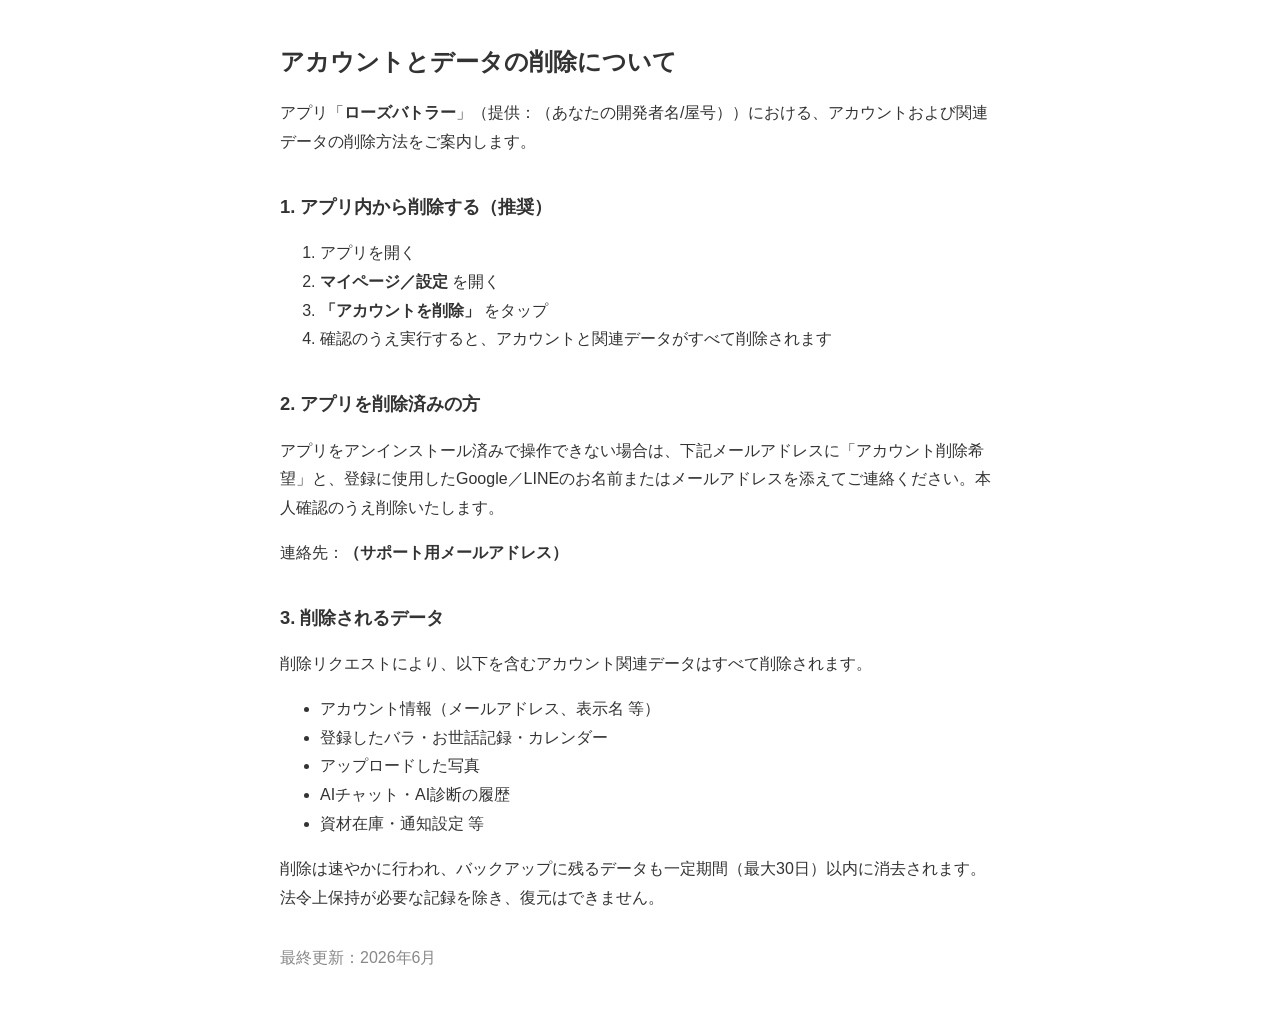
==== account-deletion.html @ e716dab1 "Add account deletion instructions in HTML" ====
<!DOCTYPE html>
<html lang="ja">
<head>
  <meta charset="UTF-8">
  <meta name="viewport" content="width=device-width, initial-scale=1.0">
  <title>アカウントとデータの削除 — ローズバトラー</title>
  <style>
    body{font-family:sans-serif;line-height:1.8;max-width:720px;margin:40px auto;padding:0 16px;color:#333}
    h1{font-size:1.5em}h2{font-size:1.15em;margin-top:1.8em}
    code{background:#f4f4f4;padding:2px 6px;border-radius:4px}
  </style>
</head>
<body>
  <h1>アカウントとデータの削除について</h1>
  <p>アプリ「<strong>ローズバトラー</strong>」（提供：（あなたの開発者名/屋号））における、アカウントおよび関連データの削除方法をご案内します。</p>

  <h2>1. アプリ内から削除する（推奨）</h2>
  <ol>
    <li>アプリを開く</li>
    <li><strong>マイページ／設定</strong> を開く</li>
    <li><strong>「アカウントを削除」</strong> をタップ</li>
    <li>確認のうえ実行すると、アカウントと関連データがすべて削除されます</li>
  </ol>

  <h2>2. アプリを削除済みの方</h2>
  <p>アプリをアンインストール済みで操作できない場合は、下記メールアドレスに「アカウント削除希望」と、登録に使用したGoogle／LINEのお名前またはメールアドレスを添えてご連絡ください。本人確認のうえ削除いたします。</p>
  <p>連絡先：<strong>（サポート用メールアドレス）</strong></p>

  <h2>3. 削除されるデータ</h2>
  <p>削除リクエストにより、以下を含むアカウント関連データはすべて削除されます。</p>
  <ul>
    <li>アカウント情報（メールアドレス、表示名 等）</li>
    <li>登録したバラ・お世話記録・カレンダー</li>
    <li>アップロードした写真</li>
    <li>AIチャット・AI診断の履歴</li>
    <li>資材在庫・通知設定 等</li>
  </ul>
  <p>削除は速やかに行われ、バックアップに残るデータも一定期間（最大30日）以内に消去されます。法令上保持が必要な記録を除き、復元はできません。</p>

  <p style="margin-top:2em;color:#888">最終更新：2026年6月</p>
</body>
</html>
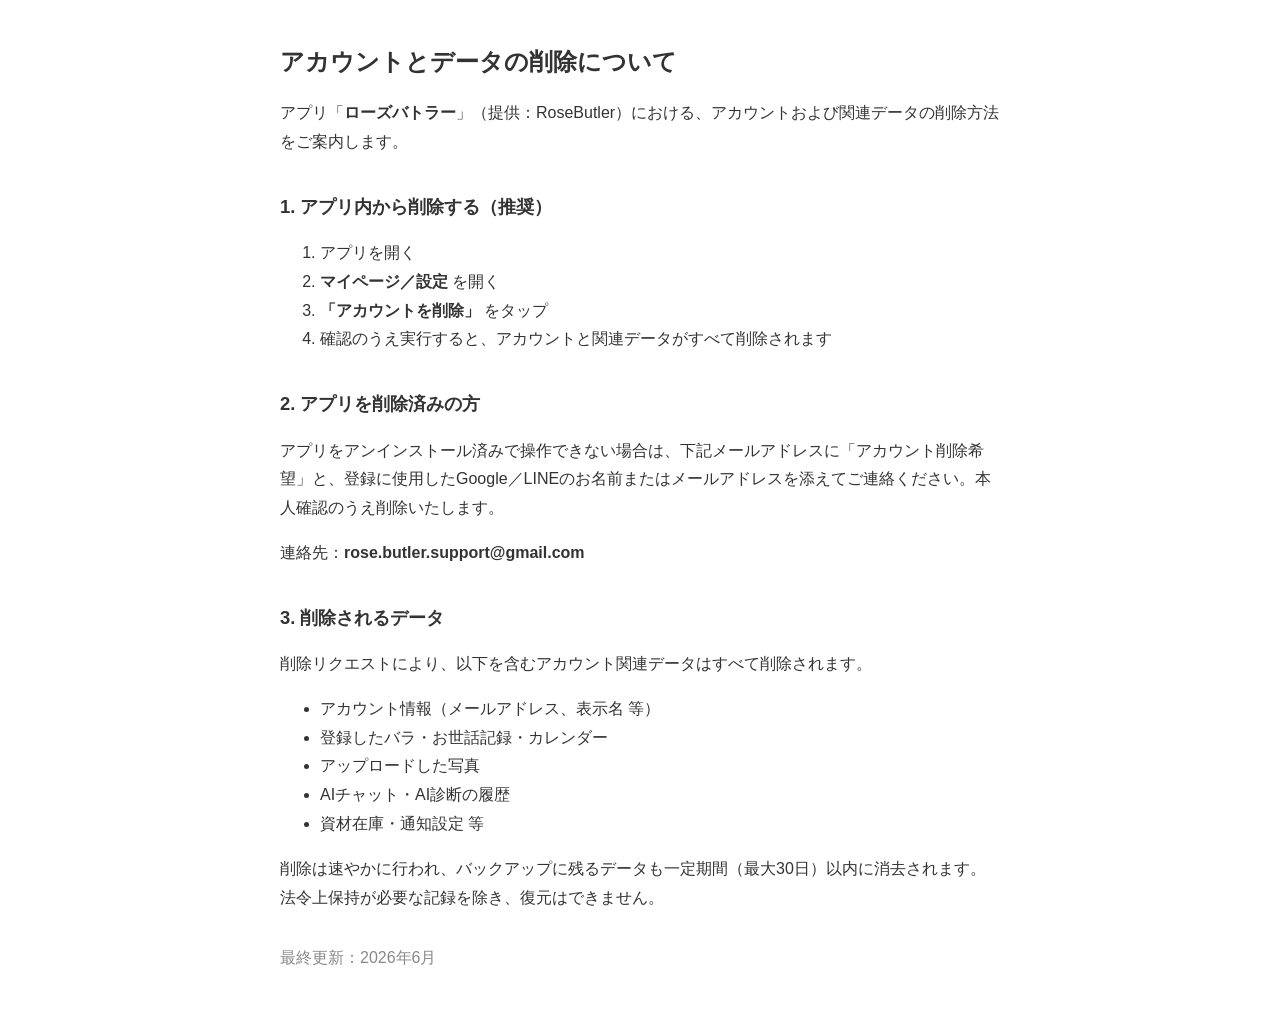
==== commit b04fc8e3: "Update account-deletion.html" ====
--- a/account-deletion.html
+++ b/account-deletion.html
@@ -12,7 +12,7 @@
 </head>
 <body>
   <h1>アカウントとデータの削除について</h1>
-  <p>アプリ「<strong>ローズバトラー</strong>」（提供：（あなたの開発者名/屋号））における、アカウントおよび関連データの削除方法をご案内します。</p>
+  <p>アプリ「<strong>ローズバトラー</strong>」（提供：RoseButler）における、アカウントおよび関連データの削除方法をご案内します。</p>
 
   <h2>1. アプリ内から削除する（推奨）</h2>
   <ol>
@@ -24,7 +24,7 @@
 
   <h2>2. アプリを削除済みの方</h2>
   <p>アプリをアンインストール済みで操作できない場合は、下記メールアドレスに「アカウント削除希望」と、登録に使用したGoogle／LINEのお名前またはメールアドレスを添えてご連絡ください。本人確認のうえ削除いたします。</p>
-  <p>連絡先：<strong>（サポート用メールアドレス）</strong></p>
+  <p>連絡先：<strong>rose.butler.support@gmail.com</strong></p>
 
   <h2>3. 削除されるデータ</h2>
   <p>削除リクエストにより、以下を含むアカウント関連データはすべて削除されます。</p>
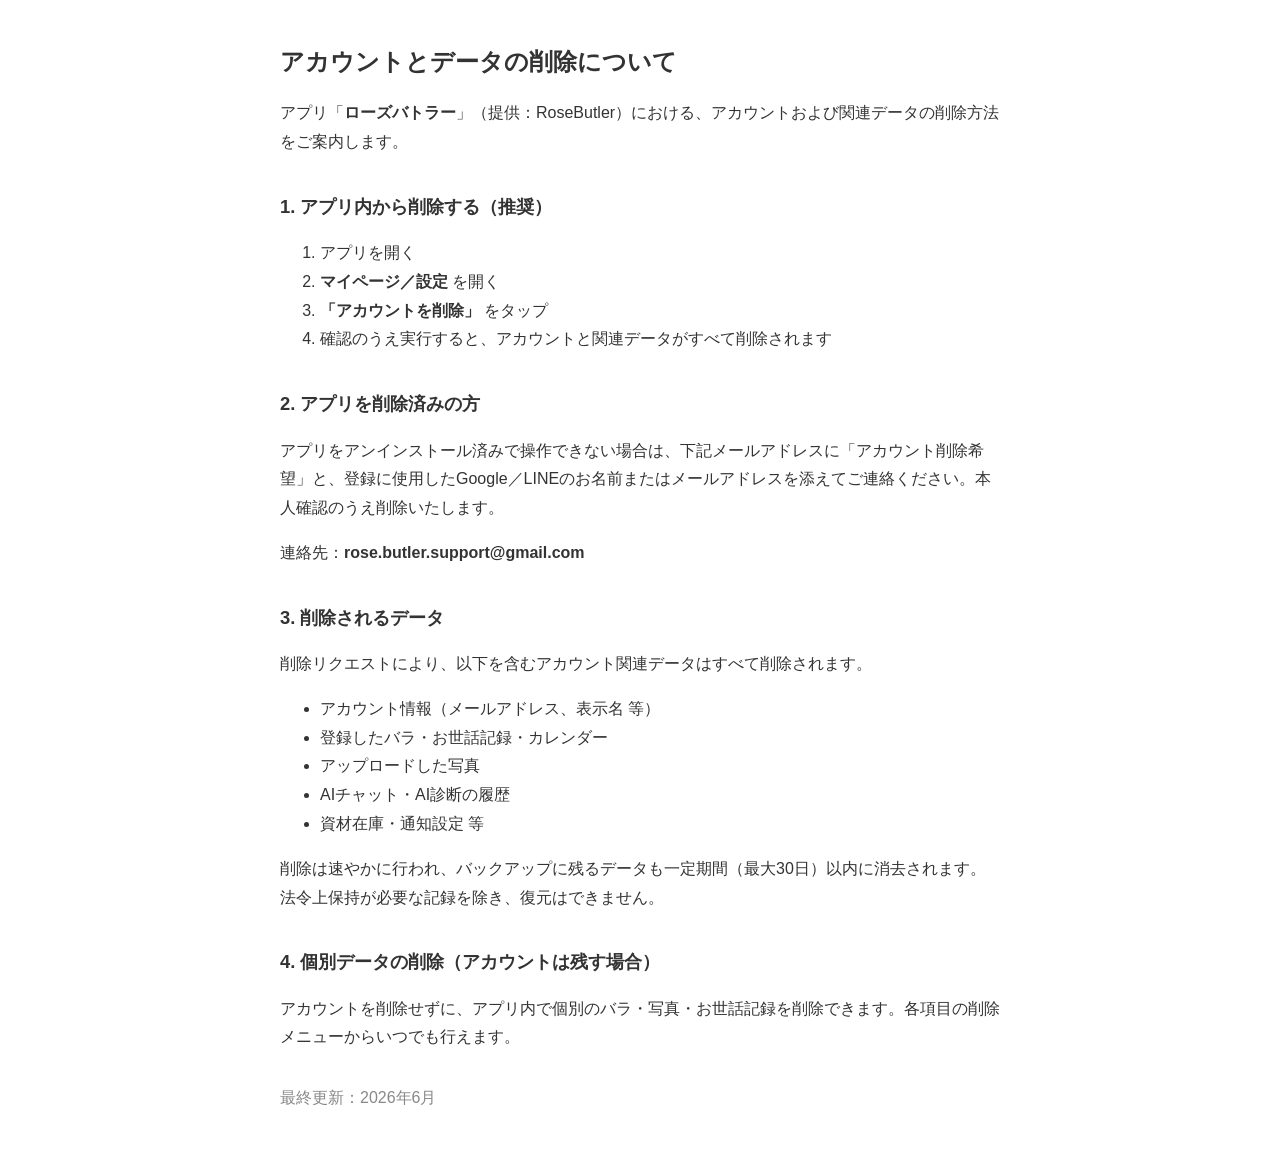
==== commit 0190ea5e: "Add section for individual data deletion options" ====
--- a/account-deletion.html
+++ b/account-deletion.html
@@ -37,6 +37,9 @@
   </ul>
   <p>削除は速やかに行われ、バックアップに残るデータも一定期間（最大30日）以内に消去されます。法令上保持が必要な記録を除き、復元はできません。</p>
 
+  <h2>4. 個別データの削除（アカウントは残す場合）</h2>
+  <p>アカウントを削除せずに、アプリ内で個別のバラ・写真・お世話記録を削除できます。各項目の削除メニューからいつでも行えます。</p>
+  
   <p style="margin-top:2em;color:#888">最終更新：2026年6月</p>
 </body>
 </html>
